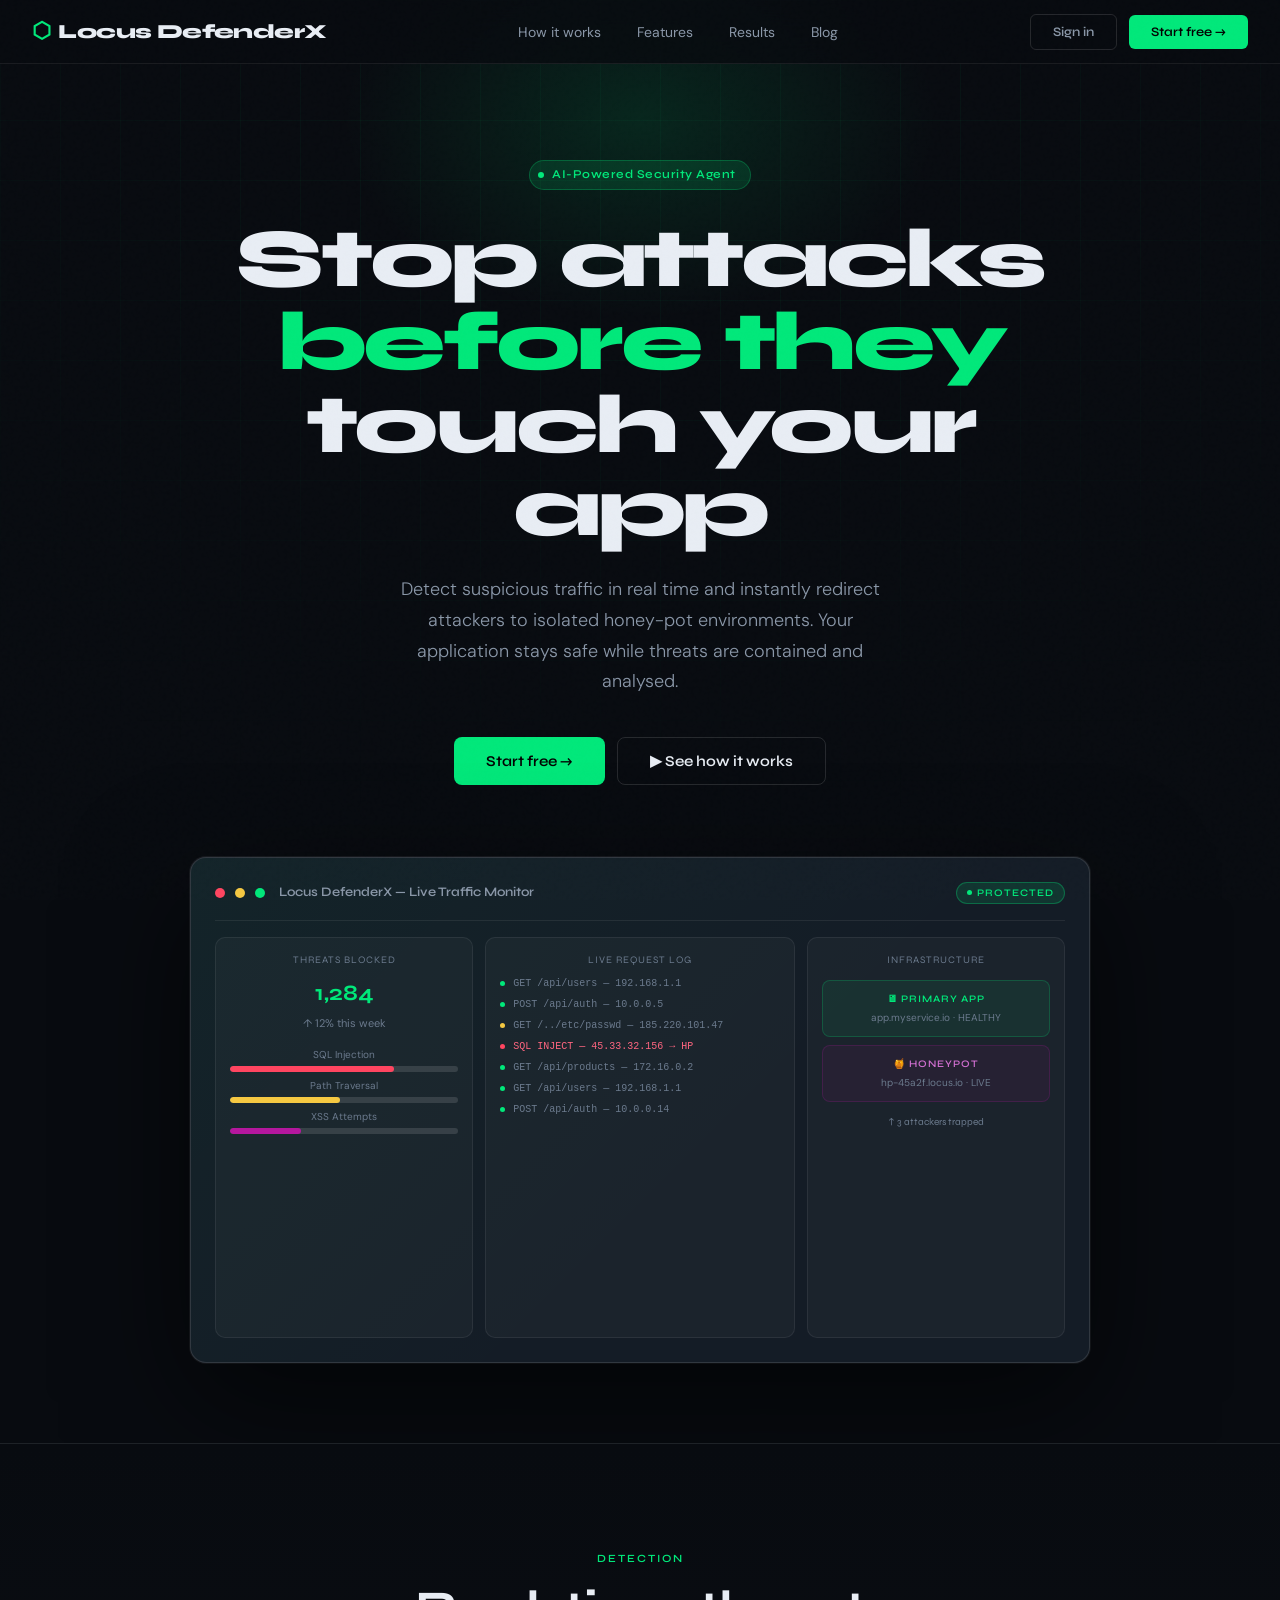
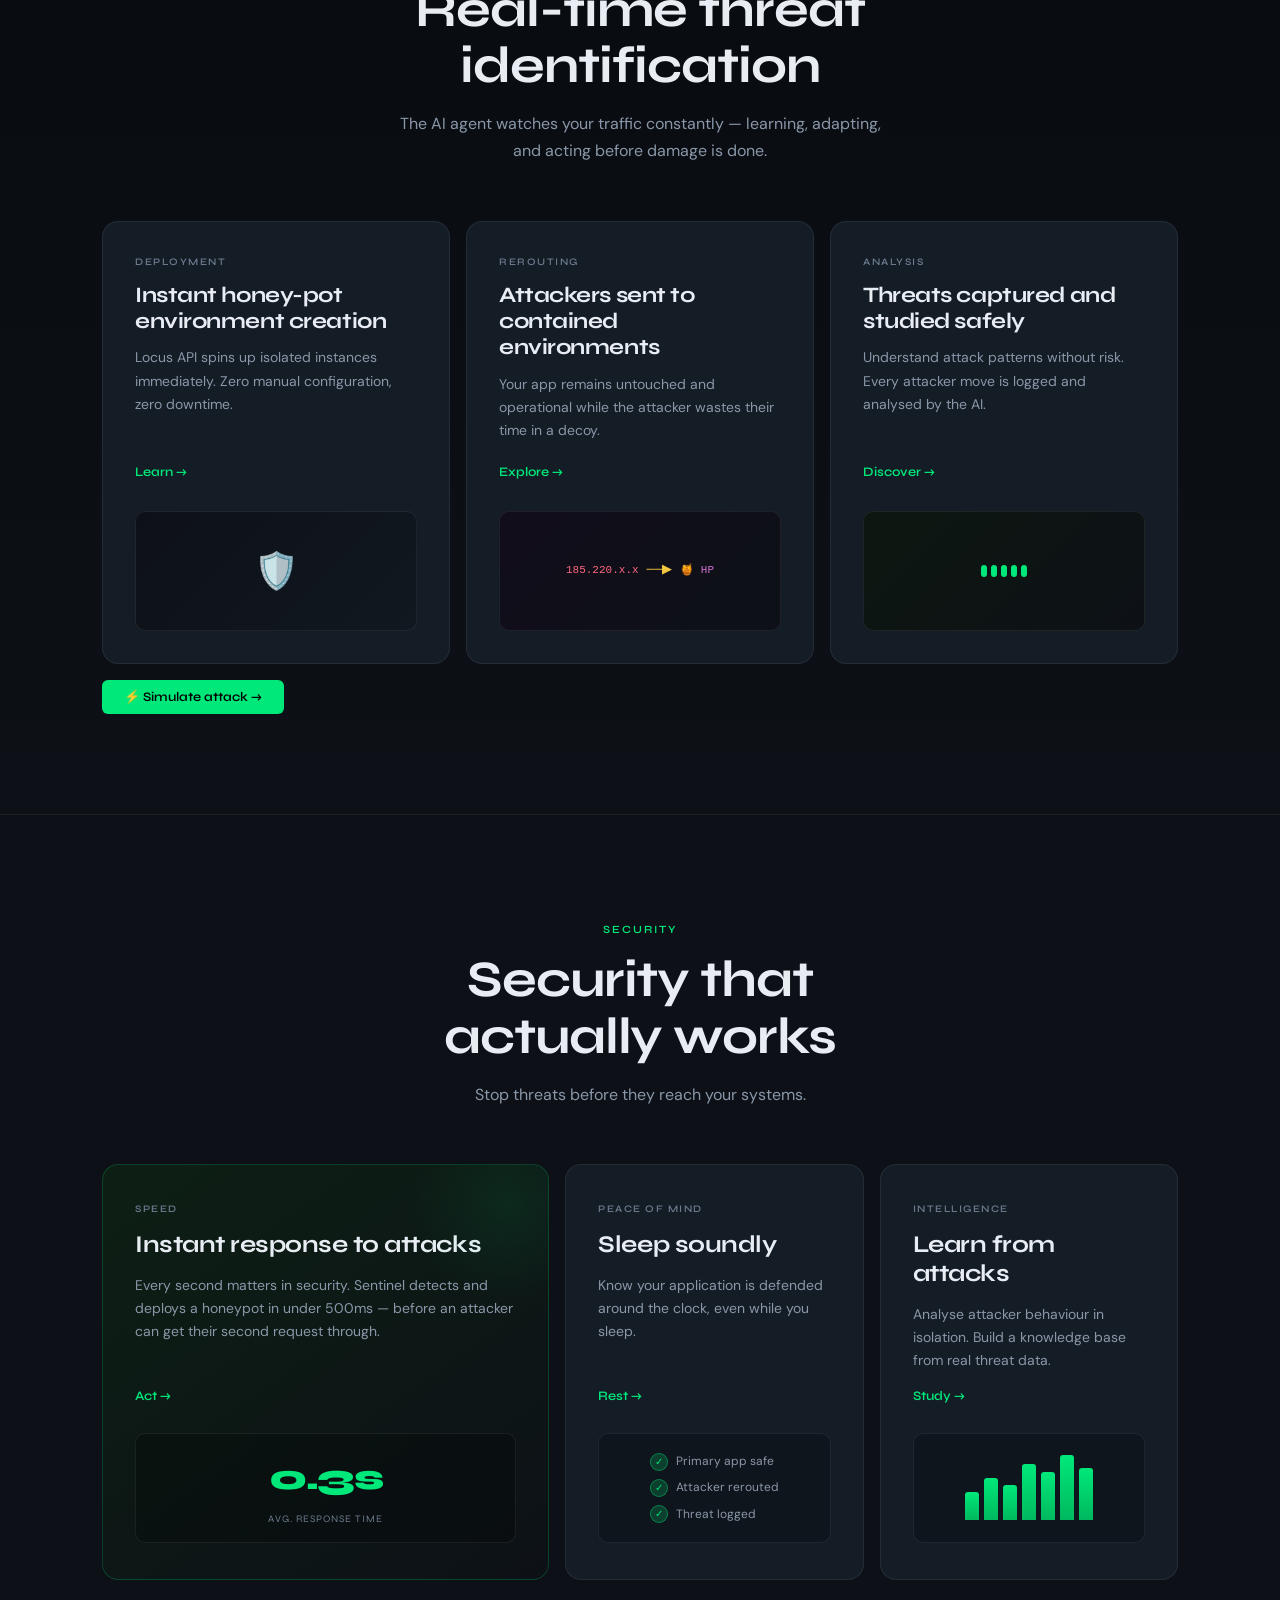
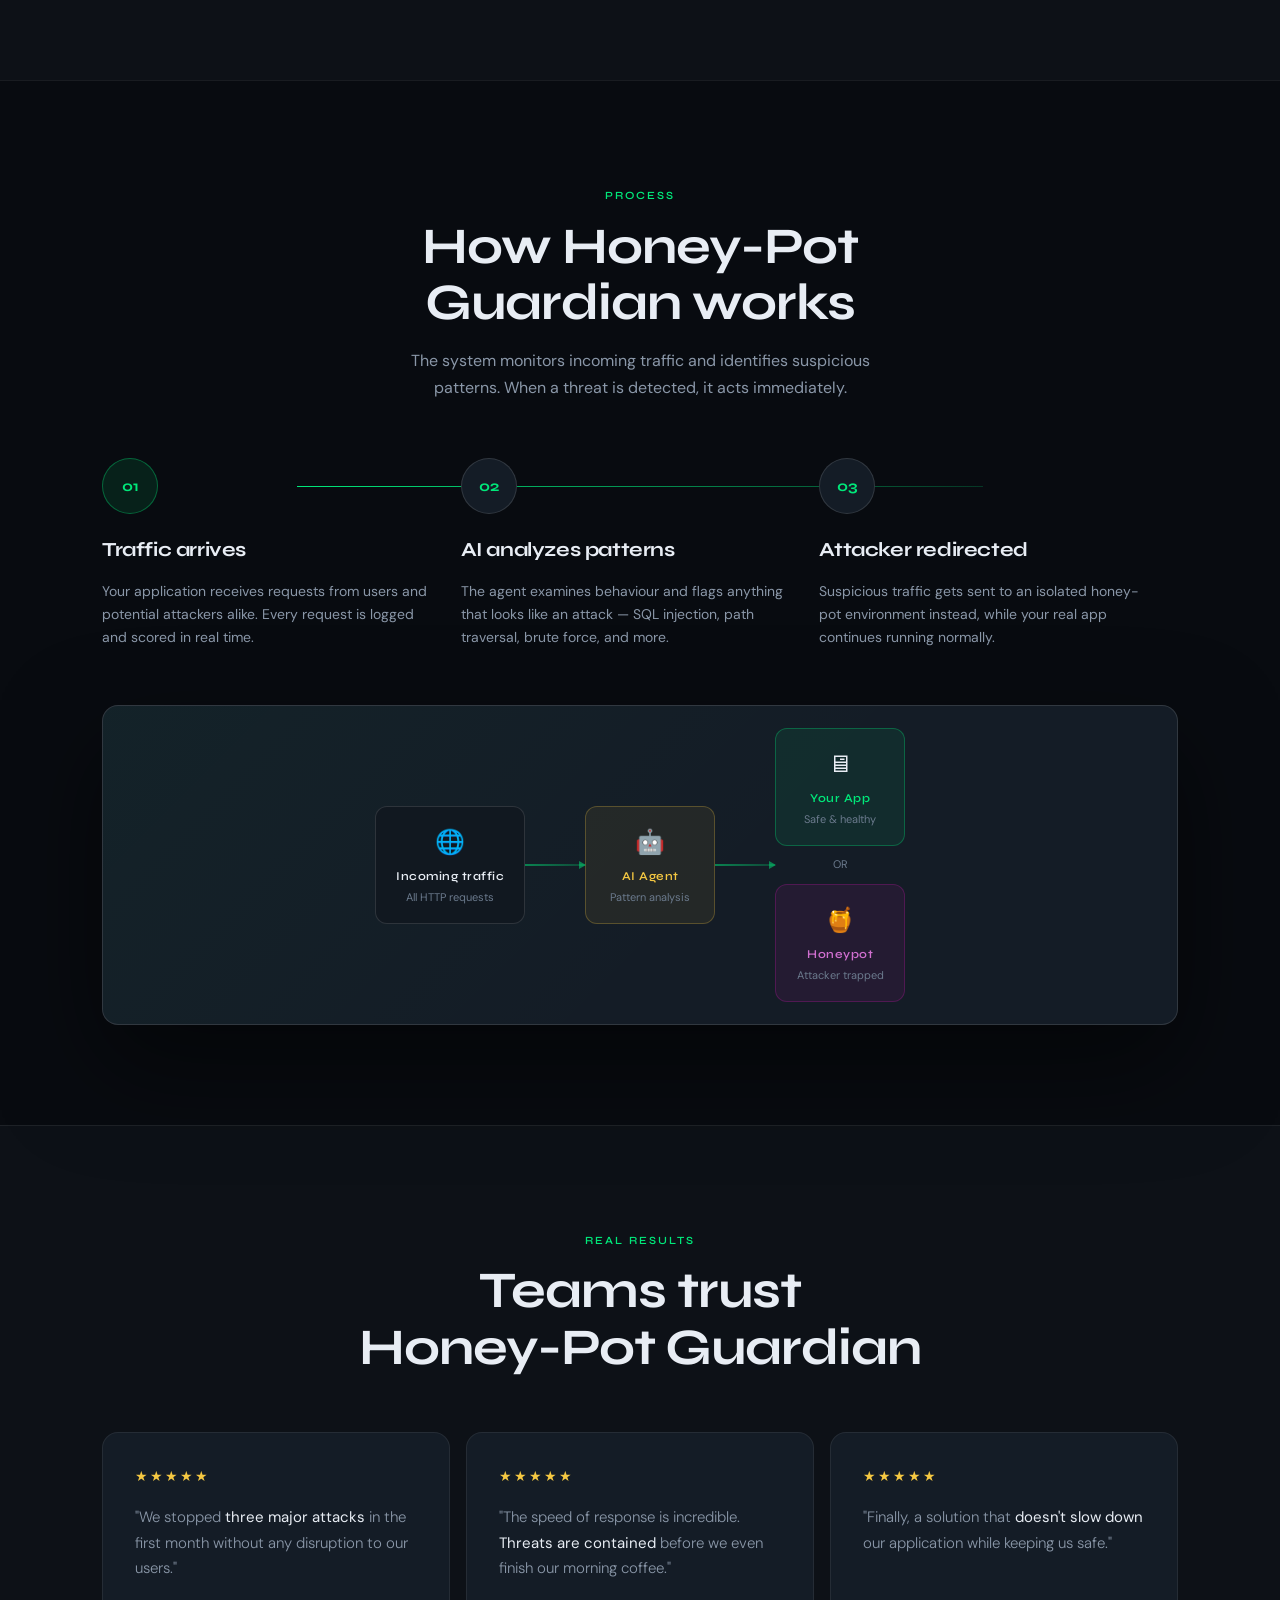
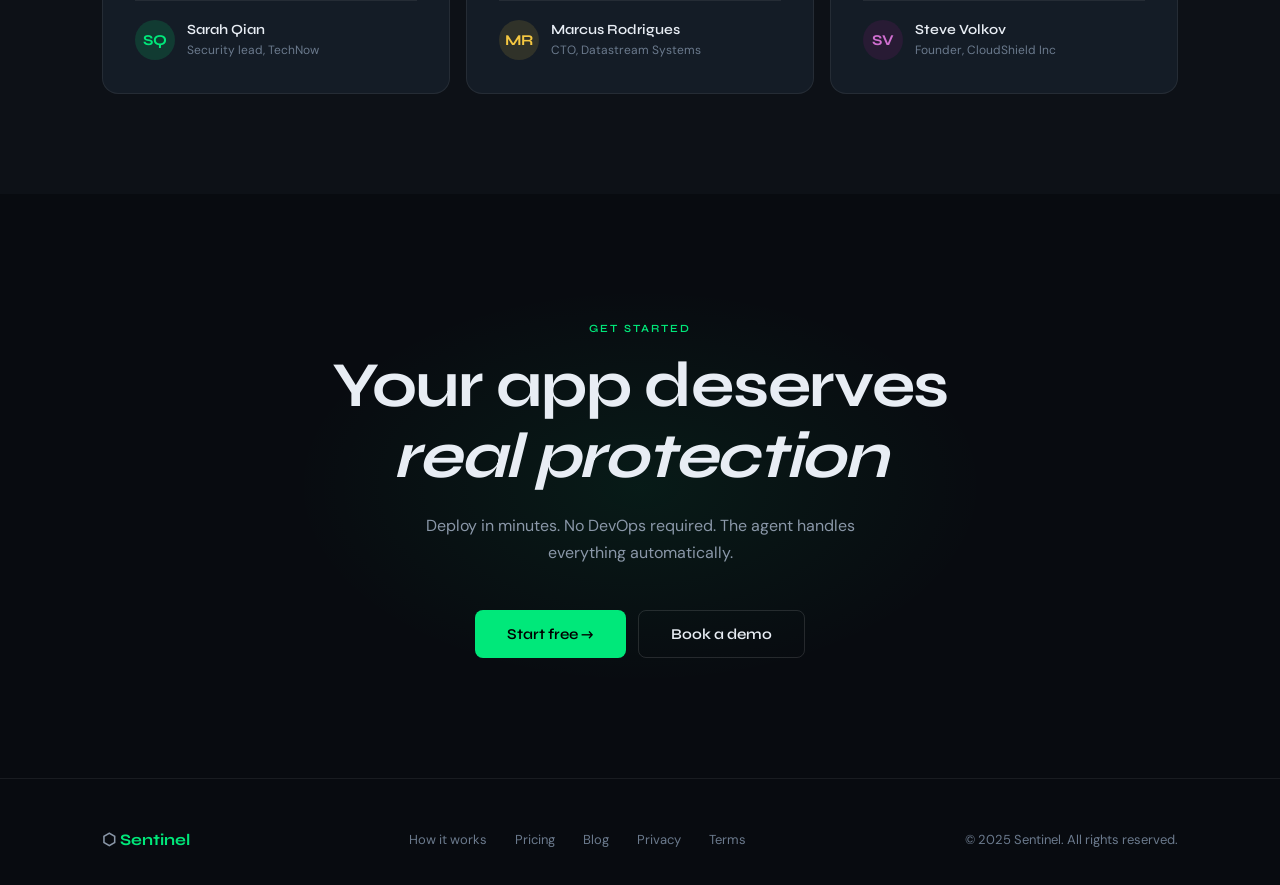
==== intex.html @ 92e123ea "UI update" ====
<!DOCTYPE html>
<html lang="en">
<head>
  <meta charset="UTF-8" />
  <meta name="viewport" content="width=device-width, initial-scale=1.0" />
  <title>Locus DefenderX — Stop Attacks Before They Touch Your App</title>
  <link rel="preconnect" href="https://fonts.googleapis.com" />
  <link rel="preconnect" href="https://fonts.gstatic.com" crossorigin />
  <link href="https://fonts.googleapis.com/css2?family=Syne:wght@400;500;600;700;800&family=DM+Sans:wght@300;400;500&display=swap" rel="stylesheet" />
  <link rel="stylesheet" href="style.css" />
</head>
<body>

<!-- ── NAV ──────────────────────────────────────── -->
<nav>
  <div class="nav-logo">
    <span class="hex">⬡</span> Locus DefenderX
  </div>
  <ul class="nav-links">
    <li><a href="#how-it-works">How it works</a></li>
    <li><a href="#features">Features</a></li>
    <li><a href="#results">Results</a></li>
    <li><a href="#">Blog</a></li>
  </ul>
  <div class="nav-right">
    <button class="btn btn-ghost">Sign in</button>
    <button class="btn btn-primary">Start free →</button>
  </div>
</nav>

<!-- ── HERO ─────────────────────────────────────── -->
<section class="hero">
  <div class="hero-bg-grid"></div>
  <div class="hero-glow"></div>
  <div class="container">
    <div class="reveal">
      <div class="hero-eyebrow">
        <span class="pulse"></span> AI-Powered Security Agent
      </div>
    </div>
    <h1 class="reveal reveal-delay-1">
      Stop attacks<br><em>before they</em><br>touch your app
    </h1>
    <p class="hero-sub reveal reveal-delay-2">
      Detect suspicious traffic in real time and instantly redirect attackers to isolated honey-pot environments. Your application stays safe while threats are contained and analysed.
    </p>
    <div class="hero-ctas reveal reveal-delay-3">
      <button class="btn btn-primary btn-lg">Start free →</button>
      <button class="btn btn-outline btn-lg">▶ See how it works</button>
    </div>

    <div class="hero-visual reveal reveal-delay-4">
      <div class="hero-visual-inner">
        <div class="hero-dashboard">
          <div class="hd-bar">
            <div class="hd-dot" style="background:#ff4560"></div>
            <div class="hd-dot" style="background:#f5c842"></div>
            <div class="hd-dot" style="background:#00e87a"></div>
            <span class="hd-title">Locus DefenderX — Live Traffic Monitor</span>
            <div class="hd-badge"><span class="pulse" style="width:5px;height:5px;border-radius:50%;background:var(--acc);display:inline-block"></span> PROTECTED</div>
          </div>
          <div class="hd-grid">
            <div class="hd-panel">
              <!-- Panel 1: Traffic feed
              <div class="panel">
                <div class="panel-title"><span style="color:#4361ee">●</span> live traffic feed</div>
                <div class="counter-row">
                  <div class="counter"><div class="counter-val c-g" id="cnt-ok">0</div><div class="counter-lbl">Normal</div></div>
                  <div class="counter"><div class="counter-val c-y" id="cnt-sus">0</div><div class="counter-lbl">Suspicious</div></div>
                  <div class="counter"><div class="counter-val c-r" id="cnt-atk">0</div><div class="counter-lbl">Blocked</div></div>
                  <div class="counter"><div class="counter-val c-p" id="cnt-hp">0</div><div class="counter-lbl">→ HP</div></div>
                </div>
                <div id="traffic-feed" class="traffic-feed"></div>
                <div class="btn-row">
                  <button class="sim-btn btn-atk" onclick="triggerAttack()">⚡ Simulate attack</button>
                  <button class="sim-btn btn-norm" onclick="triggerNormal()">+ Normal burst</button>
                  <button class="sim-btn btn-reset" onclick="resetSystem()">↺ Reset</button>
                </div>
              </div> -->
              <div class="hd-panel-title">Threats blocked</div>
              <div class="hd-stat">1,284</div>
              <div style="font-size:11px;color:var(--muted);margin-top:-4px">↑ 12% this week</div>
              <div style="margin-top:6px;display:flex;flex-direction:column;gap:6px">
                <div>
                  <div style="font-size:10px;color:var(--muted);margin-bottom:3px">SQL Injection</div>
                  <div class="hd-line"><div class="hd-line-fill" style="width:72%;background:var(--red)"></div></div>
                </div>
                <div>
                  <div style="font-size:10px;color:var(--muted);margin-bottom:3px">Path Traversal</div>
                  <div class="hd-line"><div class="hd-line-fill" style="width:48%;background:var(--yellow)"></div></div>
                </div>
                <div>
                  <div style="font-size:10px;color:var(--muted);margin-bottom:3px">XSS Attempts</div>
                  <div class="hd-line"><div class="hd-line-fill" style="width:31%;background:#b5179e"></div></div>
                </div>
              </div>
            </div>
            <div class="hd-panel">
              <div class="hd-panel-title">Live request log</div>
              <div class="hd-log" id="hero-log">
                <div class="hd-log-row"><div class="hd-log-dot" style="background:#00e87a"></div><span>GET /api/users — 192.168.1.1</span></div>
                <div class="hd-log-row"><div class="hd-log-dot" style="background:#00e87a"></div><span>POST /api/auth — 10.0.0.5</span></div>
                <div class="hd-log-row"><div class="hd-log-dot" style="background:#f5c842"></div><span>GET /../etc/passwd — 185.220.101.47</span></div>
                <div class="hd-log-row"><div class="hd-log-dot" style="background:#ff4560"></div><span style="color:#ff6680">SQL INJECT — 45.33.32.156 → HP</span></div>
                <div class="hd-log-row"><div class="hd-log-dot" style="background:#00e87a"></div><span>GET /api/products — 172.16.0.2</span></div>
              </div>
            </div>
            <div class="hd-panel">
              <div class="hd-panel-title">Infrastructure</div>
              <div style="display:flex;flex-direction:column;gap:8px;margin-top:4px">
                <div style="background:rgba(0,232,122,0.07);border:1px solid rgba(0,232,122,0.2);border-radius:8px;padding:10px">
                  <div style="font-size:10px;color:var(--acc);font-family:var(--heading);font-weight:600;letter-spacing:1px">🖥 PRIMARY APP</div>
                  <div style="font-size:10px;color:var(--muted);margin-top:3px">app.myservice.io · HEALTHY</div>
                </div>
                <div style="background:rgba(181,23,158,0.07);border:1px solid rgba(181,23,158,0.2);border-radius:8px;padding:10px">
                  <div style="font-size:10px;color:#d06fd0;font-family:var(--heading);font-weight:600;letter-spacing:1px">🍯 HONEYPOT</div>
                  <div style="font-size:10px;color:var(--muted);margin-top:3px">hp-45a2f.locus.io · LIVE</div>
                </div>
                <div style="font-size:10px;color:var(--muted);text-align:center;margin-top:4px;font-family:var(--heading)">↑ 3 attackers trapped</div>
              </div>
            </div>
          </div>
        </div>
      </div>
    </div>
  </div>
</section>

<!-- ── DETECTION SECTION ─────────────────────────── -->
<section class="detection" id="features">
  <div class="container">
    <div class="text-center">
      <span class="tag reveal">Detection</span>
      <h2 class="section-heading reveal reveal-delay-1">Real-time threat<br>identification</h2>
      <p class="section-sub reveal reveal-delay-2">The AI agent watches your traffic constantly — learning, adapting, and acting before damage is done.</p>
    </div>

    <div class="feature-cards">
      <div class="feature-card reveal reveal-delay-1">
        <div class="fc-tag">Deployment</div>
        <div class="fc-title">Instant honey-pot environment creation</div>
        <div class="fc-body">Locus API spins up isolated instances immediately. Zero manual configuration, zero downtime.</div>
        <a href="#" class="fc-link">Learn →</a>
        <div class="fc-visual fc-visual-1">
          <div class="anim-shield">🛡️</div>
        </div>
      </div>
      <div class="feature-card reveal reveal-delay-2">
        <div class="fc-tag">Rerouting</div>
        <div class="fc-title">Attackers sent to contained environments</div>
        <div class="fc-body">Your app remains untouched and operational while the attacker wastes their time in a decoy.</div>
        <a href="#" class="fc-link">Explore →</a>
        <div class="fc-visual fc-visual-2">
          <div class="anim-redirect">
            <span style="color:#ff6680;font-size:11px">185.220.x.x</span>
            <span class="arr" style="color:var(--yellow)">──▶</span>
            <span style="color:#d06fd0;font-size:11px">🍯 HP</span>
          </div>
        </div>
      </div>
      <div class="feature-card reveal reveal-delay-3">
        <div class="fc-tag">Analysis</div>
        <div class="fc-title">Threats captured and studied safely</div>
        <div class="fc-body">Understand attack patterns without risk. Every attacker move is logged and analysed by the AI.</div>
        <a href="#" class="fc-link">Discover →</a>
        <div class="fc-visual fc-visual-3">
          <div class="anim-scan">
            <div class="bar" style="height:12px"></div>
            <div class="bar" style="height:12px"></div>
            <div class="bar" style="height:12px"></div>
            <div class="bar" style="height:12px"></div>
            <div class="bar" style="height:12px"></div>
          </div>
        </div>
      </div>
      <div class="sim">
        <button class="btn btn-primary">⚡ Simulate attack →</button>
      </div>
    </div>
  </div>
</section>

<!-- ── SECURITY SECTION ──────────────────────────── -->
<section class="security">
  <div class="container">
    <div class="text-center">
      <span class="tag reveal">Security</span>
      <h2 class="section-heading reveal reveal-delay-1">Security that<br>actually works</h2>
      <p class="section-sub reveal reveal-delay-2">Stop threats before they reach your systems.</p>
    </div>

    <div class="security-grid">
      <div class="sec-card featured reveal reveal-delay-1">
        <div class="sc-tag">Speed</div>
        <div class="sc-title">Instant response to attacks</div>
        <div class="sc-body">Every second matters in security. Sentinel detects and deploys a honeypot in under 500ms — before an attacker can get their second request through.</div>
        <a href="#" class="sc-link">Act →</a>
        <div class="sc-visual">
          <div style="text-align:center">
            <div class="anim-timer" id="timer-display">0.3s</div>
            <div style="font-size:10px;color:var(--muted);margin-top:4px;font-family:var(--heading);letter-spacing:1px">AVG. RESPONSE TIME</div>
          </div>
        </div>
      </div>
      <div class="sec-card reveal reveal-delay-2">
        <div class="sc-tag">Peace of mind</div>
        <div class="sc-title">Sleep soundly</div>
        <div class="sc-body">Know your application is defended around the clock, even while you sleep.</div>
        <a href="#" class="sc-link">Rest →</a>
        <div class="sc-visual">
          <div class="anim-check">
            <div class="check-row"><div class="check-icon">✓</div><span>Primary app safe</span></div>
            <div class="check-row"><div class="check-icon">✓</div><span>Attacker rerouted</span></div>
            <div class="check-row"><div class="check-icon">✓</div><span>Threat logged</span></div>
          </div>
        </div>
      </div>
      <div class="sec-card reveal reveal-delay-3">
        <div class="sc-tag">Intelligence</div>
        <div class="sc-title">Learn from attacks</div>
        <div class="sc-body">Analyse attacker behaviour in isolation. Build a knowledge base from real threat data.</div>
        <a href="#" class="sc-link">Study →</a>
        <div class="sc-visual">
          <div class="anim-chart">
            <div class="chart-bar" style="height:28px"></div>
            <div class="chart-bar" style="height:42px"></div>
            <div class="chart-bar" style="height:35px"></div>
            <div class="chart-bar" style="height:56px"></div>
            <div class="chart-bar" style="height:48px"></div>
            <div class="chart-bar" style="height:65px"></div>
            <div class="chart-bar" style="height:52px"></div>
          </div>
        </div>
      </div>
    </div>
  </div>
</section>

<!-- ── PROCESS SECTION ───────────────────────────── -->
<section class="process" id="how-it-works">
  <div class="container">
    <div class="text-center">
      <span class="tag reveal">Process</span>
      <h2 class="section-heading reveal reveal-delay-1">How Honey-Pot<br>Guardian works</h2>
      <p class="section-sub reveal reveal-delay-2">The system monitors incoming traffic and identifies suspicious patterns. When a threat is detected, it acts immediately.</p>
    </div>

    <div class="process-steps">
      <div class="process-step reveal reveal-delay-1">
        <div class="ps-num">01</div>
        <div class="ps-title">Traffic arrives</div>
        <div class="ps-body">Your application receives requests from users and potential attackers alike. Every request is logged and scored in real time.</div>
      </div>
      <div class="process-step reveal reveal-delay-2">
        <div class="ps-num">02</div>
        <div class="ps-title">AI analyzes patterns</div>
        <div class="ps-body">The agent examines behaviour and flags anything that looks like an attack — SQL injection, path traversal, brute force, and more.</div>
      </div>
      <div class="process-step reveal reveal-delay-3">
        <div class="ps-num">03</div>
        <div class="ps-title">Attacker redirected</div>
        <div class="ps-body">Suspicious traffic gets sent to an isolated honey-pot environment instead, while your real app continues running normally.</div>
      </div>
    </div>

    <div class="process-visual reveal">
      <div class="flow-diagram">
        <div class="flow-node">
          <div class="fn-box">
            <div class="fn-icon">🌐</div>
            <div class="fn-label">Incoming traffic</div>
            <div class="fn-sub">All HTTP requests</div>
          </div>
        </div>
        <div class="flow-arrow"></div>
        <div class="flow-node">
          <div class="fn-box" style="background:rgba(245,200,66,0.07);border-color:rgba(245,200,66,0.25)">
            <div class="fn-icon">🤖</div>
            <div class="fn-label" style="color:var(--yellow)">AI Agent</div>
            <div class="fn-sub">Pattern analysis</div>
          </div>
        </div>
        <div class="flow-arrow"></div>
        <div class="flow-node" style="display:flex;flex-direction:column;gap:10px">
          <div class="fn-box safe">
            <div class="fn-icon">🖥</div>
            <div class="fn-label" style="color:var(--acc)">Your App</div>
            <div class="fn-sub">Safe &amp; healthy</div>
          </div>
          <div style="font-size:11px;color:var(--muted);text-align:center">OR</div>
          <div class="fn-box target">
            <div class="fn-icon">🍯</div>
            <div class="fn-label" style="color:#d06fd0">Honeypot</div>
            <div class="fn-sub">Attacker trapped</div>
          </div>
        </div>
      </div>
    </div>
  </div>
</section>

<!-- ── TESTIMONIALS ──────────────────────────────── -->
<section class="testimonials" id="results">
  <div class="container">
    <div class="text-center">
      <span class="tag reveal">Real results</span>
      <h2 class="section-heading reveal reveal-delay-1">Teams trust<br>Honey-Pot Guardian</h2>
    </div>

    <div class="testi-grid">
      <div class="testi-card reveal reveal-delay-1">
        <div class="stars">★★★★★</div>
        <div class="testi-quote">"We stopped <strong>three major attacks</strong> in the first month without any disruption to our users."</div>
        <div class="testi-author">
          <div class="author-avatar" style="background:rgba(0,232,122,0.15);color:var(--acc)">SQ</div>
          <div>
            <div class="author-name">Sarah Qian</div>
            <div class="author-role">Security lead, TechNow</div>
          </div>
        </div>
      </div>
      <div class="testi-card reveal reveal-delay-2">
        <div class="stars">★★★★★</div>
        <div class="testi-quote">"The speed of response is incredible. <strong>Threats are contained</strong> before we even finish our morning coffee."</div>
        <div class="testi-author">
          <div class="author-avatar" style="background:rgba(245,200,66,0.12);color:var(--yellow)">MR</div>
          <div>
            <div class="author-name">Marcus Rodrigues</div>
            <div class="author-role">CTO, Datastream Systems</div>
          </div>
        </div>
      </div>
      <div class="testi-card reveal reveal-delay-3">
        <div class="stars">★★★★★</div>
        <div class="testi-quote">"Finally, a solution that <strong>doesn't slow down</strong> our application while keeping us safe."</div>
        <div class="testi-author">
          <div class="author-avatar" style="background:rgba(181,23,158,0.12);color:#d06fd0">SV</div>
          <div>
            <div class="author-name">Steve Volkov</div>
            <div class="author-role">Founder, CloudShield Inc</div>
          </div>
        </div>
      </div>
    </div>
  </div>
</section>

<!-- ── CTA ───────────────────────────────────────── -->
<section class="cta-section">
  <div class="container">
    <span class="tag reveal">Get started</span>
    <h2 class="section-heading reveal reveal-delay-1">Your app deserves<br><em>real protection</em></h2>
    <p class="section-sub reveal reveal-delay-2">Deploy in minutes. No DevOps required. The agent handles everything automatically.</p>
    <div class="cta-btns reveal reveal-delay-3">
      <button class="btn btn-primary btn-lg">Start free →</button>
      <button class="btn btn-outline btn-lg">Book a demo</button>
    </div>
  </div>
</section>

<!-- ── FOOTER ────────────────────────────────────── -->
<footer>
  <div class="container">
    <div class="footer-inner">
      <div class="footer-logo">⬡ <span>Sentinel</span></div>
      <div class="footer-links">
        <a href="#">How it works</a>
        <a href="#">Pricing</a>
        <a href="#">Blog</a>
        <a href="#">Privacy</a>
        <a href="#">Terms</a>
      </div>
      <div class="footer-copy">© 2025 Sentinel. All rights reserved.</div>
    </div>
  </div>
</footer>

<script>
  // ── Scroll reveal ──────────────────────────────
  const observer = new IntersectionObserver((entries) => {
    entries.forEach(e => {
      if (e.isIntersecting) {
        e.target.classList.add('visible');
        observer.unobserve(e.target);
      }
    });
  }, { threshold: 0.12 });

  document.querySelectorAll('.reveal').forEach(el => observer.observe(el));

  // Trigger hero elements immediately
  setTimeout(() => {
    document.querySelectorAll('.hero .reveal').forEach(el => el.classList.add('visible'));
  }, 100);

  // ── Hero log ticker ────────────────────────────
  const logEntries = [
    { c: '#00e87a', t: 'GET /api/users — 192.168.1.1' },
    { c: '#00e87a', t: 'POST /api/auth — 10.0.0.14' },
    { c: '#f5c842', t: "GET ';DROP TABLE users;-- — 45.33.32.156" },
    { c: '#ff4560', t: 'PATH TRAVERSAL → HP rerouted' },
    { c: '#00e87a', t: 'GET /api/products — 172.16.0.8' },
    { c: '#00e87a', t: 'GET /health — 192.168.0.5' },
    { c: '#f5c842', t: 'GET /.env — 185.220.101.47' },
    { c: '#ff4560', t: 'XSS INJECT → HP rerouted' },
    { c: '#00e87a', t: 'POST /api/orders — 10.0.1.3' },
  ];
  let logIdx = 0;
  const heroLog = document.getElementById('hero-log');
  setInterval(() => {
    if (!heroLog) return;
    const entry = logEntries[logIdx % logEntries.length];
    logIdx++;
    const row = document.createElement('div');
    row.className = 'hd-log-row';
    row.innerHTML = `<div class="hd-log-dot" style="background:${entry.c}"></div><span style="color:${entry.c === '#ff4560' ? '#ff6680' : ''}">${entry.t}</span>`;
    heroLog.appendChild(row);
    if (heroLog.children.length > 7) heroLog.removeChild(heroLog.firstChild);
    heroLog.scrollTop = heroLog.scrollHeight;
  }, 1400);

  // ── Timer counter animation ────────────────────
  const timerEl = document.getElementById('timer-display');
  const timerVals = ['0.3s', '0.4s', '0.2s', '0.5s', '0.3s'];
  let ti = 0;
  setInterval(() => {
    if (!timerEl) return;
    timerEl.style.opacity = '0.3';
    setTimeout(() => {
      timerEl.textContent = timerVals[ti % timerVals.length];
      timerEl.style.opacity = '1';
      ti++;
    }, 200);
  }, 2200);
  if (timerEl) timerEl.style.transition = 'opacity 0.2s';

  // ── Nav shrink on scroll ───────────────────────
  window.addEventListener('scroll', () => {
    const nav = document.querySelector('nav');
    if (window.scrollY > 60) {
      nav.style.borderBottomColor = 'rgba(255,255,255,0.1)';
    } else {
      nav.style.borderBottomColor = 'rgba(255,255,255,0.07)';
    }
  });
</script>
</body>
</html>
---- style.css ----
/* ── Reset ─────────────────────────────────────── */
    *, *::before, *::after { box-sizing: border-box; margin: 0; padding: 0; }
    html { scroll-behavior: smooth; }

    /* ── Tokens ────────────────────────────────────── */
    :root {
      --bg:        #080b10;
      --bg2:       #0d1117;
      --bg3:       #111820;
      --surface:   #141c26;
      --border:    rgba(255,255,255,0.07);
      --border2:   rgba(255,255,255,0.12);
      --acc:       #00e87a;
      --acc2:      #00b85e;
      --acc-dim:   rgba(0,232,122,0.12);
      --acc-glow:  rgba(0,232,122,0.25);
      --text:      #e8edf4;
      --muted:     #6b7a8d;
      --muted2:    #8a97a8;
      --red:       #ff4560;
      --yellow:    #f5c842;
      --heading:   'Syne', sans-serif;
      --body:      'DM Sans', sans-serif;
    }

    body {
      background: var(--bg);
      color: var(--text);
      font-family: var(--body);
      font-size: 16px;
      line-height: 1.6;
      -webkit-font-smoothing: antialiased;
      overflow-x: hidden;
    }

    /* ── Noise overlay ─────────────────────────────── */
    body::before {
      content: '';
      position: fixed;
      inset: 0;
      background-image: url("data:image/svg+xml,%3Csvg viewBox='0 0 256 256' xmlns='http://www.w3.org/2000/svg'%3E%3Cfilter id='noise'%3E%3CfeTurbulence type='fractalNoise' baseFrequency='0.9' numOctaves='4' stitchTiles='stitch'/%3E%3C/filter%3E%3Crect width='100%25' height='100%25' filter='url(%23noise)' opacity='0.04'/%3E%3C/svg%3E");
      pointer-events: none;
      z-index: 9999;
      opacity: 0.4;
    }

    /* ── Utilities ─────────────────────────────────── */
    .container { max-width: 1140px; margin: 0 auto; padding: 0 32px; }
    .tag { font-family: var(--heading); font-size: 11px; font-weight: 600; letter-spacing: 2px; text-transform: uppercase; color: var(--acc); display: inline-block; margin-bottom: 14px; }
    .section-heading { font-family: var(--heading); font-size: clamp(32px, 4vw, 52px); font-weight: 700; line-height: 1.1; letter-spacing: -0.02em; }
    .section-sub { font-size: 16px; color: var(--muted2); max-width: 500px; margin: 16px auto 0; line-height: 1.7; }
    .section-sub.left { margin: 16px 0 0; }
    a { color: inherit; text-decoration: none; }

    /* ── Reveal animation ──────────────────────────── */
    .reveal { opacity: 0; transform: translateY(28px); transition: opacity 0.65s ease, transform 0.65s ease; }
    .reveal.visible { opacity: 1; transform: translateY(0); }
    .reveal-delay-1 { transition-delay: 0.1s; }
    .reveal-delay-2 { transition-delay: 0.2s; }
    .reveal-delay-3 { transition-delay: 0.3s; }
    .reveal-delay-4 { transition-delay: 0.4s; }

    /* ── NAV ───────────────────────────────────────── */
    nav {
      position: fixed;
      top: 0; left: 0; right: 0;
      z-index: 100;
      padding: 0 32px;
      height: 64px;
      display: flex;
      align-items: center;
      justify-content: space-between;
      background: rgba(8,11,16,0.8);
      backdrop-filter: blur(16px);
      border-bottom: 1px solid var(--border);
    }
    .nav-logo {
      font-family: var(--heading);
      font-weight: 800;
      font-size: 20px;
      letter-spacing: -0.03em;
      display: flex;
      align-items: center;
      gap: 8px;
    }
    .nav-logo .hex { color: var(--acc); font-size: 22px; }
    .nav-links {
      display: flex;
      align-items: center;
      gap: 36px;
      list-style: none;
    }
    .nav-links a {
      font-size: 14px;
      font-weight: 400;
      color: var(--muted2);
      transition: color 0.2s;
    }
    .nav-links a:hover { color: var(--text); }
    .nav-right { display: flex; align-items: center; gap: 12px; }
    .btn {
      font-family: var(--heading);
      font-size: 13px;
      font-weight: 600;
      padding: 9px 22px;
      border-radius: 6px;
      cursor: pointer;
      transition: all 0.2s;
      border: none;
      display: inline-flex;
      align-items: center;
      gap: 6px;
    }
    .btn-ghost {
      background: transparent;
      color: var(--muted2);
      border: 1px solid var(--border2);
    }
    .btn-ghost:hover { color: var(--text); border-color: rgba(255,255,255,0.25); }
    .btn-primary {
      background: var(--acc);
      color: #000;
    }
    .btn-primary:hover { background: #00ff88; transform: translateY(-1px); box-shadow: 0 0 28px var(--acc-glow); }
    .btn-outline {
      background: transparent;
      color: var(--text);
      border: 1px solid var(--border2);
    }
    .btn-outline:hover { border-color: var(--acc); color: var(--acc); }
    .btn-lg { font-size: 15px; padding: 14px 32px; border-radius: 8px; }

    /* ── HERO ──────────────────────────────────────── */
    .hero {
      padding: 160px 0 80px;
      text-align: center;
      position: relative;
      overflow: hidden;
    }
    .hero-bg-grid {
      position: absolute;
      inset: 0;
      background-image:
        linear-gradient(rgba(0,232,122,0.04) 1px, transparent 1px),
        linear-gradient(90deg, rgba(0,232,122,0.04) 1px, transparent 1px);
      background-size: 60px 60px;
      mask-image: radial-gradient(ellipse 80% 60% at 50% 0%, black 30%, transparent 100%);
    }
    .hero-glow {
      position: absolute;
      top: -80px; left: 50%;
      transform: translateX(-50%);
      width: 600px; height: 400px;
      background: radial-gradient(ellipse at center, rgba(0,232,122,0.12) 0%, transparent 70%);
      pointer-events: none;
    }
    .hero-eyebrow {
      display: inline-flex;
      align-items: center;
      gap: 8px;
      background: var(--acc-dim);
      border: 1px solid rgba(0,232,122,0.25);
      border-radius: 100px;
      padding: 4px 14px 4px 8px;
      font-size: 12px;
      font-family: var(--heading);
      font-weight: 600;
      letter-spacing: 0.5px;
      color: var(--acc);
      margin-bottom: 28px;
    }
    .hero-eyebrow .pulse {
      width: 6px; height: 6px;
      border-radius: 50%;
      background: var(--acc);
      animation: pulse 2s infinite;
    }
    @keyframes pulse {
      0%, 100% { box-shadow: 0 0 0 0 rgba(0,232,122,0.6); }
      50% { box-shadow: 0 0 0 5px rgba(0,232,122,0); }
    }
    .hero h1 {
      font-family: var(--heading);
      font-size: clamp(44px, 6.5vw, 88px);
      font-weight: 800;
      line-height: 1.0;
      letter-spacing: -0.04em;
      max-width: 820px;
      margin: 0 auto 24px;
    }
    .hero h1 em {
      font-style: normal;
      color: var(--acc);
    }
    .hero-sub {
      font-size: 18px;
      color: var(--muted2);
      max-width: 480px;
      margin: 0 auto 40px;
      line-height: 1.7;
      font-weight: 300;
    }
    .hero-ctas {
      display: flex;
      gap: 12px;
      justify-content: center;
      flex-wrap: wrap;
    }
    .hero-visual {
      margin: 72px auto 0;
      max-width: 900px;
      position: relative;
    }
    .hero-visual-inner {
      background: var(--surface);
      border: 1px solid var(--border2);
      border-radius: 16px;
      overflow: hidden;
      aspect-ratio: 16/9;
      position: relative;
      box-shadow: 0 40px 120px rgba(0,0,0,0.6), 0 0 0 1px var(--border);
    }
    .hero-visual-inner::before {
      content: '';
      position: absolute;
      inset: 0;
      background: linear-gradient(135deg, rgba(0,232,122,0.04) 0%, transparent 60%);
    }

    /* Fake dashboard inside hero */
    .hero-dashboard {
      position: absolute;
      inset: 0;
      padding: 24px;
      display: flex;
      flex-direction: column;
      gap: 16px;
    }
    .hd-bar {
      display: flex;
      align-items: center;
      gap: 10px;
      padding-bottom: 16px;
      border-bottom: 1px solid var(--border);
    }
    .hd-dot { width: 10px; height: 10px; border-radius: 50%; }
    .hd-title { font-family: var(--heading); font-size: 13px; font-weight: 600; color: var(--muted2); margin-left: 4px; }
    .hd-badge { margin-left: auto; background: var(--acc-dim); border: 1px solid rgba(0,232,122,0.3); color: var(--acc); font-size: 10px; font-family: var(--heading); font-weight: 600; padding: 2px 10px; border-radius: 100px; letter-spacing: 1px; display: flex; align-items: center; gap: 5px; }
    .hd-grid { display: grid; grid-template-columns: 1fr 1.2fr 1fr; gap: 12px; flex: 1; }
    .hd-panel { background: rgba(255,255,255,0.03); border: 1px solid var(--border); border-radius: 10px; padding: 14px; display: flex; flex-direction: column; gap: 8px; }
    .hd-panel-title { font-size: 10px; font-family: var(--heading); color: var(--muted); letter-spacing: 1px; text-transform: uppercase; }
    .hd-line { height: 6px; border-radius: 3px; background: var(--border2); overflow: hidden; }
    .hd-line-fill { height: 100%; border-radius: 3px; }
    .hd-stat { font-family: var(--heading); font-size: 22px; font-weight: 700; color: var(--acc); }
    .hd-log { display: flex; flex-direction: column; gap: 5px; flex: 1; overflow: hidden; }
    .hd-log-row { display: flex; align-items: center; gap: 8px; font-size: 10px; font-family: 'Courier New', monospace; color: var(--muted); animation: log-slide 0.3s ease; }
    @keyframes log-slide { from { opacity: 0; transform: translateX(-4px); } to { opacity: 1; } }
    .hd-log-dot { width: 5px; height: 5px; border-radius: 50%; flex-shrink: 0; }

    /* ── SECTION SHARED ────────────────────────────── */
    section { padding: 100px 0; }
    .text-center { text-align: center; }

    /* ── DETECTION SECTION ─────────────────────────── */
    .detection {
      background: linear-gradient(180deg, var(--bg) 0%, var(--bg2) 100%);
      border-top: 1px solid var(--border);
    }
    .feature-cards {
      display: grid;
      grid-template-columns: repeat(3, 1fr);
      gap: 16px;
      margin-top: 56px;
    }
    .feature-card {
      background: var(--surface);
      border: 1px solid var(--border);
      border-radius: 16px;
      padding: 32px;
      display: flex;
      flex-direction: column;
      gap: 12px;
      transition: border-color 0.3s, transform 0.3s, box-shadow 0.3s;
      position: relative;
      overflow: hidden;
    }
    .feature-card::before {
      content: '';
      position: absolute;
      top: 0; left: 0; right: 0;
      height: 1px;
      background: linear-gradient(90deg, transparent, var(--acc), transparent);
      opacity: 0;
      transition: opacity 0.3s;
    }
    .feature-card:hover { border-color: rgba(0,232,122,0.25); transform: translateY(-4px); box-shadow: 0 20px 60px rgba(0,0,0,0.4); }
    .feature-card:hover::before { opacity: 1; }
    .fc-icon {
      width: 44px; height: 44px;
      border-radius: 10px;
      background: var(--acc-dim);
      border: 1px solid rgba(0,232,122,0.2);
      display: flex; align-items: center; justify-content: center;
      font-size: 20px;
      margin-bottom: 6px;
    }
    .fc-tag { font-family: var(--heading); font-size: 10px; font-weight: 600; letter-spacing: 1.5px; text-transform: uppercase; color: var(--muted); }
    .fc-title { font-family: var(--heading); font-size: 22px; font-weight: 700; letter-spacing: -0.02em; line-height: 1.2; }
    .fc-body { font-size: 14px; color: var(--muted2); line-height: 1.65; flex: 1; }
    .fc-link { font-family: var(--heading); font-size: 13px; font-weight: 600; color: var(--acc); display: flex; align-items: center; gap: 6px; margin-top: 8px; transition: gap 0.2s; width: fit-content; }
    .fc-link:hover { gap: 10px; }
    .fc-visual {
      margin-top: 16px;
      border-radius: 10px;
      background: var(--bg3);
      border: 1px solid var(--border);
      height: 120px;
      display: flex;
      align-items: center;
      justify-content: center;
      overflow: hidden;
      position: relative;
    }

    /* Animated visuals for feature cards */
    .fc-visual-1 { background: linear-gradient(135deg, #0d1117, #111820); }
    .fc-visual-2 { background: linear-gradient(135deg, #110d1a, #0d1117); }
    .fc-visual-3 { background: linear-gradient(135deg, #0d1710, #0d1117); }

    /* Shield icon animation */
    .anim-shield { font-size: 36px; animation: shield-pop 2s ease infinite; }
    @keyframes shield-pop { 0%,100%{transform:scale(1)} 50%{transform:scale(1.05)} }

    /* Redirect arrows animation */
    .anim-redirect { display: flex; align-items: center; gap: 8px; font-size: 13px; font-family: 'Courier New', monospace; }
    .arr { color: var(--red); animation: arr-move 1.5s ease infinite; }
    @keyframes arr-move { 0%,100%{transform:translateX(0)} 50%{transform:translateX(6px)} }

    /* Analysis pulses */
    .anim-scan { display: flex; gap: 4px; align-items: flex-end; }
    .bar { width: 6px; border-radius: 3px; background: var(--acc); animation: bar-grow 1.4s ease infinite; }
    .bar:nth-child(2) { animation-delay: 0.2s; }
    .bar:nth-child(3) { animation-delay: 0.4s; }
    .bar:nth-child(4) { animation-delay: 0.6s; }
    .bar:nth-child(5) { animation-delay: 0.8s; }
    @keyframes bar-grow { 0%,100%{height:12px;opacity:0.4} 50%{height:40px;opacity:1} }

    /* ── SECURITY SECTION ──────────────────────────── */
    .security {
      background: var(--bg2);
      border-top: 1px solid var(--border);
    }
    .security-grid {
      display: grid;
      grid-template-columns: 1.5fr 1fr 1fr;
      gap: 16px;
      margin-top: 56px;
    }
    .sec-card {
      background: var(--surface);
      border: 1px solid var(--border);
      border-radius: 16px;
      padding: 36px 32px;
      display: flex;
      flex-direction: column;
      gap: 14px;
      transition: border-color 0.3s, box-shadow 0.3s;
      position: relative;
      overflow: hidden;
    }
    .sec-card:hover { border-color: rgba(0,232,122,0.2); box-shadow: 0 16px 48px rgba(0,0,0,0.3); }
    .sec-card.featured {
      background: linear-gradient(145deg, #0d1f14, #0d1117);
      border-color: rgba(0,232,122,0.2);
    }
    .sec-card.featured::after {
      content: '';
      position: absolute;
      top: -60px; right: -60px;
      width: 200px; height: 200px;
      background: radial-gradient(circle, rgba(0,232,122,0.08) 0%, transparent 70%);
    }
    .sc-tag { font-family: var(--heading); font-size: 10px; font-weight: 600; letter-spacing: 1.5px; text-transform: uppercase; color: var(--muted); }
    .sc-title { font-family: var(--heading); font-size: 24px; font-weight: 700; line-height: 1.2; letter-spacing: -0.02em; }
    .sc-body { font-size: 14px; color: var(--muted2); line-height: 1.65; flex: 1; }
    .sc-link { font-family: var(--heading); font-size: 13px; font-weight: 600; color: var(--acc); display: flex; align-items: center; gap: 6px; transition: gap 0.2s; width: fit-content; }
    .sc-link:hover { gap: 10px; }
    .sc-visual {
      margin-top: 12px;
      border-radius: 10px;
      height: 110px;
      display: flex; align-items: center; justify-content: center;
      background: rgba(0,0,0,0.25);
      border: 1px solid var(--border);
      overflow: hidden;
    }

    /* Timer visual */
    .anim-timer { font-family: var(--heading); font-size: 36px; font-weight: 800; color: var(--acc); letter-spacing: -0.04em; animation: count 2s steps(1) infinite; }
    @keyframes count { 0%{content:'0.3s'} 25%{opacity:.5} 100%{opacity:1} }

    /* Sleep visual */
    .anim-check { display: flex; flex-direction: column; gap: 7px; }
    .check-row { display: flex; align-items: center; gap: 8px; font-size: 12px; color: var(--muted2); }
    .check-icon { width: 18px; height: 18px; border-radius: 50%; background: rgba(0,232,122,0.2); border: 1px solid rgba(0,232,122,0.4); display: flex; align-items: center; justify-content: center; font-size: 10px; color: var(--acc); flex-shrink: 0; }

    /* Learn visual */
    .anim-chart { display: flex; gap: 5px; align-items: flex-end; }
    .chart-bar { width: 14px; border-radius: 3px 3px 0 0; background: linear-gradient(to top, var(--acc2), var(--acc)); }

    .sim { display: flex; align-items: center; gap: 120px; }

    /* ── PROCESS SECTION ───────────────────────────── */
    .process {
      background: var(--bg);
      border-top: 1px solid var(--border);
    }
    .process-steps {
      display: grid;
      grid-template-columns: repeat(3, 1fr);
      gap: 0;
      margin-top: 56px;
      position: relative;
    }
    .process-steps::before {
      content: '';
      position: absolute;
      top: 28px;
      left: calc(16.66% + 16px);
      right: calc(16.66% + 16px);
      height: 1px;
      background: linear-gradient(90deg, var(--acc), rgba(0,232,122,0.2));
    }
    .process-step {
      padding: 0 32px 0 0;
      display: flex;
      flex-direction: column;
      gap: 14px;
    }
    .ps-num {
      width: 56px; height: 56px;
      border-radius: 50%;
      background: var(--surface);
      border: 1px solid var(--border2);
      display: flex; align-items: center; justify-content: center;
      font-family: var(--heading);
      font-size: 15px;
      font-weight: 700;
      color: var(--acc);
      position: relative;
      z-index: 1;
    }
    .process-step:nth-child(1) .ps-num { background: rgba(0,232,122,0.1); border-color: rgba(0,232,122,0.35); }
    .ps-title { font-family: var(--heading); font-size: 20px; font-weight: 700; letter-spacing: -0.02em; margin-top: 6px; }
    .ps-body { font-size: 14px; color: var(--muted2); line-height: 1.65; }
    .process-visual {
      margin-top: 56px;
      border-radius: 16px;
      background: var(--surface);
      border: 1px solid var(--border2);
      height: 320px;
      display: flex;
      align-items: center;
      justify-content: center;
      position: relative;
      overflow: hidden;
      box-shadow: 0 40px 100px rgba(0,0,0,0.5);
    }
    .process-visual::before {
      content: '';
      position: absolute;
      inset: 0;
      background: linear-gradient(135deg, rgba(0,232,122,0.03) 0%, transparent 60%);
    }
    /* Flow diagram inside process visual */
    .flow-diagram {
      display: flex;
      align-items: center;
      gap: 0;
      position: relative;
      z-index: 1;
    }
    .flow-node {
      display: flex;
      flex-direction: column;
      align-items: center;
      gap: 10px;
    }
    .fn-box {
      background: var(--bg3);
      border: 1px solid var(--border2);
      border-radius: 12px;
      padding: 16px 20px;
      text-align: center;
      min-width: 130px;
    }
    .fn-icon { font-size: 24px; margin-bottom: 6px; }
    .fn-label { font-family: var(--heading); font-size: 12px; font-weight: 600; letter-spacing: 0.5px; }
    .fn-sub { font-size: 11px; color: var(--muted); margin-top: 3px; }
    .flow-arrow {
      width: 60px;
      height: 2px;
      background: linear-gradient(90deg, rgba(0,232,122,0.5), rgba(0,232,122,0.2));
      position: relative;
      flex-shrink: 0;
    }
    .flow-arrow::after {
      content: '';
      position: absolute;
      right: -1px; top: -3px;
      width: 0; height: 0;
      border-left: 7px solid rgba(0,232,122,0.5);
      border-top: 4px solid transparent;
      border-bottom: 4px solid transparent;
    }
    .fn-box.target { background: rgba(181,23,158,0.1); border-color: rgba(181,23,158,0.3); }
    .fn-box.safe { background: rgba(0,232,122,0.08); border-color: rgba(0,232,122,0.3); }

    /* ── TESTIMONIALS ──────────────────────────────── */
    .testimonials {
      background: var(--bg2);
      border-top: 1px solid var(--border);
    }
    .testi-grid {
      display: grid;
      grid-template-columns: repeat(3, 1fr);
      gap: 16px;
      margin-top: 56px;
    }
    .testi-card {
      background: var(--surface);
      border: 1px solid var(--border);
      border-radius: 16px;
      padding: 32px;
      display: flex;
      flex-direction: column;
      gap: 18px;
      transition: border-color 0.3s, transform 0.3s;
    }
    .testi-card:hover { border-color: rgba(0,232,122,0.2); transform: translateY(-3px); }
    .stars { color: var(--yellow); font-size: 14px; letter-spacing: 2px; }
    .testi-quote { font-size: 15px; color: var(--muted2); line-height: 1.7; font-weight: 300; flex: 1; }
    .testi-quote strong { color: var(--text); font-weight: 400; }
    .testi-author { display: flex; align-items: center; gap: 12px; padding-top: 18px; border-top: 1px solid var(--border); }
    .author-avatar {
      width: 40px; height: 40px;
      border-radius: 50%;
      display: flex; align-items: center; justify-content: center;
      font-family: var(--heading);
      font-weight: 700;
      font-size: 15px;
      flex-shrink: 0;
    }
    .author-name { font-family: var(--heading); font-size: 14px; font-weight: 600; }
    .author-role { font-size: 12px; color: var(--muted); }

    /* ── CTA SECTION ───────────────────────────────── */
    .cta-section {
      padding: 120px 0;
      text-align: center;
      position: relative;
      overflow: hidden;
    }
    .cta-section::before {
      content: '';
      position: absolute;
      top: 50%; left: 50%;
      transform: translate(-50%, -50%);
      width: 700px; height: 400px;
      background: radial-gradient(ellipse at center, rgba(0,232,122,0.07) 0%, transparent 70%);
      pointer-events: none;
    }
    .cta-section .section-heading { font-size: clamp(36px, 5vw, 64px); max-width: 700px; margin: 0 auto; }
    .cta-section .section-sub { margin: 20px auto 44px; }
    .cta-btns { display: flex; gap: 12px; justify-content: center; flex-wrap: wrap; }

    /* ── FOOTER ────────────────────────────────────── */
    footer {
      border-top: 1px solid var(--border);
      padding: 48px 0 32px;
      background: var(--bg);
    }
    .footer-inner {
      display: flex;
      align-items: center;
      justify-content: space-between;
      flex-wrap: wrap;
      gap: 16px;
    }
    .footer-logo { font-family: var(--heading); font-weight: 700; font-size: 16px; color: var(--muted2); }
    .footer-logo span { color: var(--acc); }
    .footer-links { display: flex; gap: 28px; }
    .footer-links a { font-size: 13px; color: var(--muted); transition: color 0.2s; }
    .footer-links a:hover { color: var(--text); }
    .footer-copy { font-size: 13px; color: var(--muted); }

    /* ── Responsive ────────────────────────────────── */
    @media (max-width: 900px) {
      .feature-cards, .security-grid, .testi-grid { grid-template-columns: 1fr; }
      .security-grid { grid-template-columns: 1fr 1fr; }
      .process-steps { grid-template-columns: 1fr; }
      .process-steps::before { display: none; }
      .nav-links { display: none; }
      .flow-diagram { flex-direction: column; gap: 12px; }
      .flow-arrow { transform: rotate(90deg); width: 40px; }
    }
    @media (max-width: 600px) {
      .security-grid { grid-template-columns: 1fr; }
      .hero h1 { font-size: 38px; }
    }
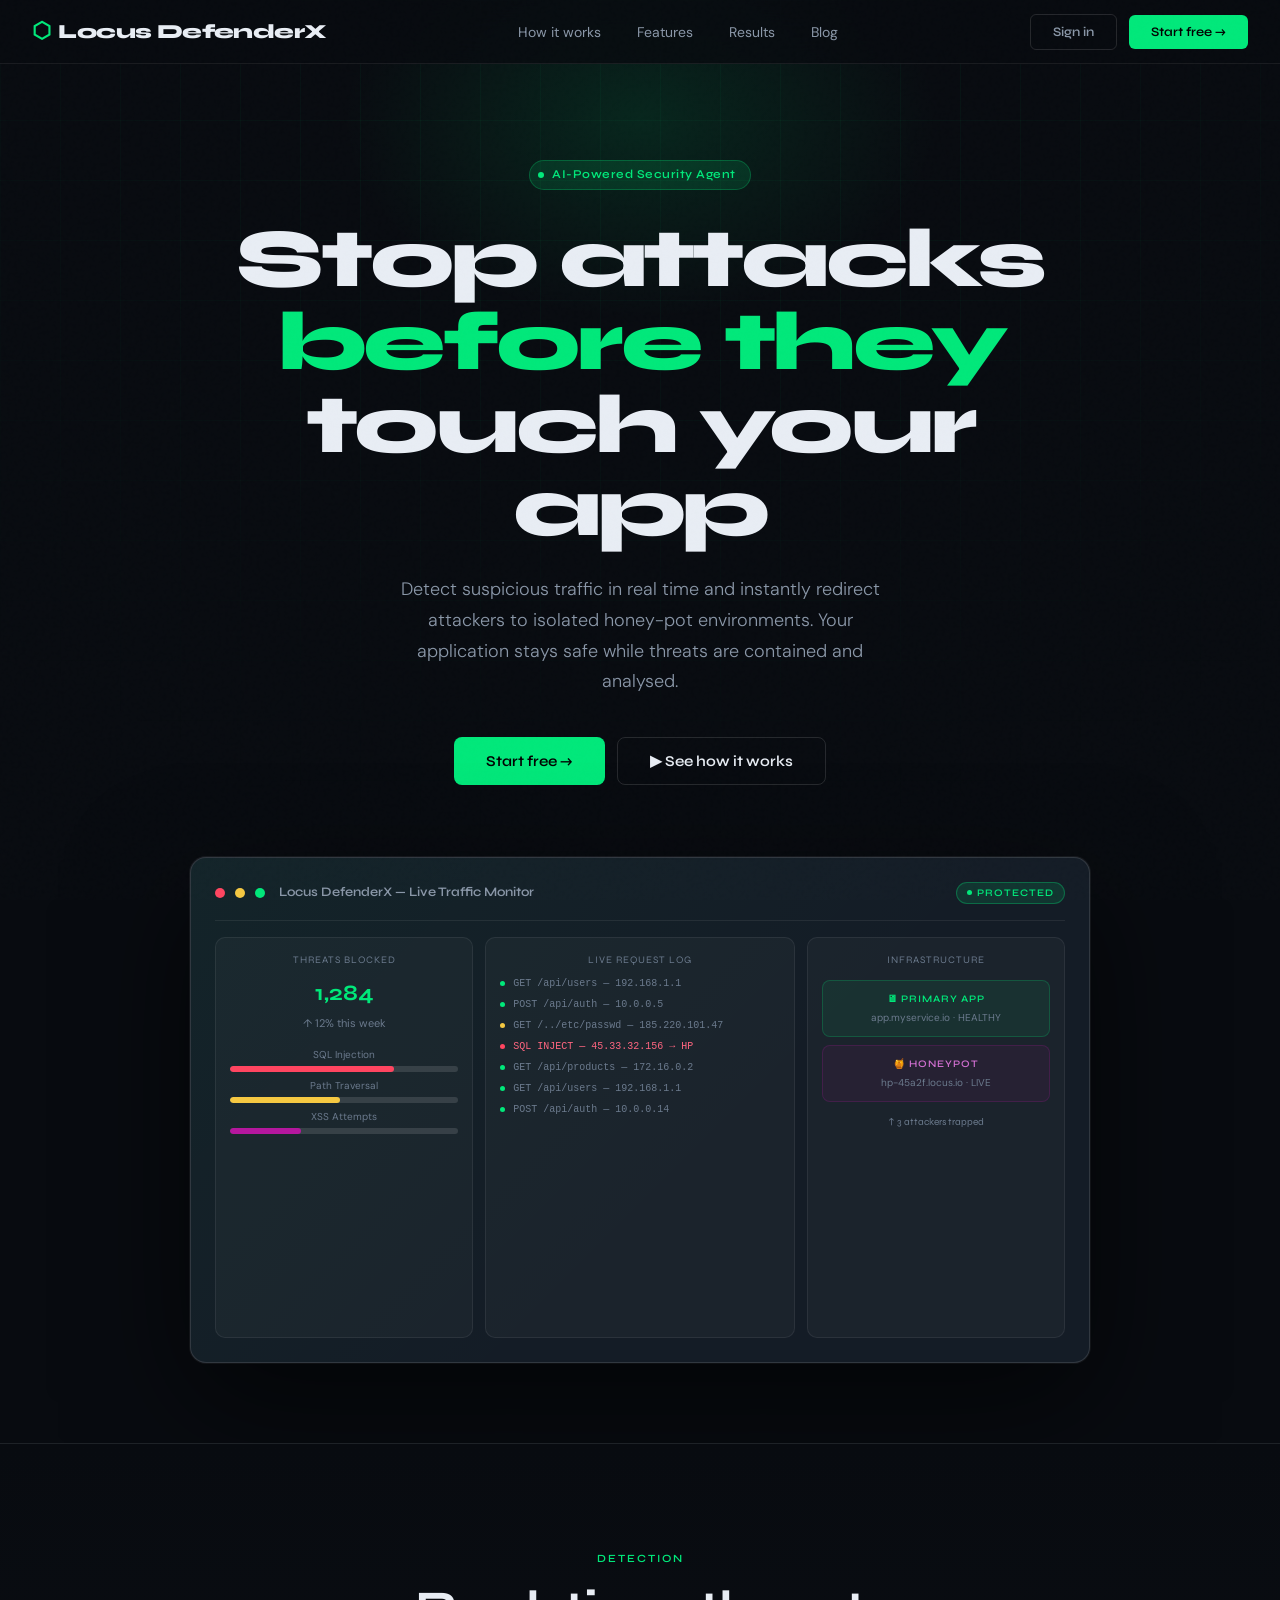
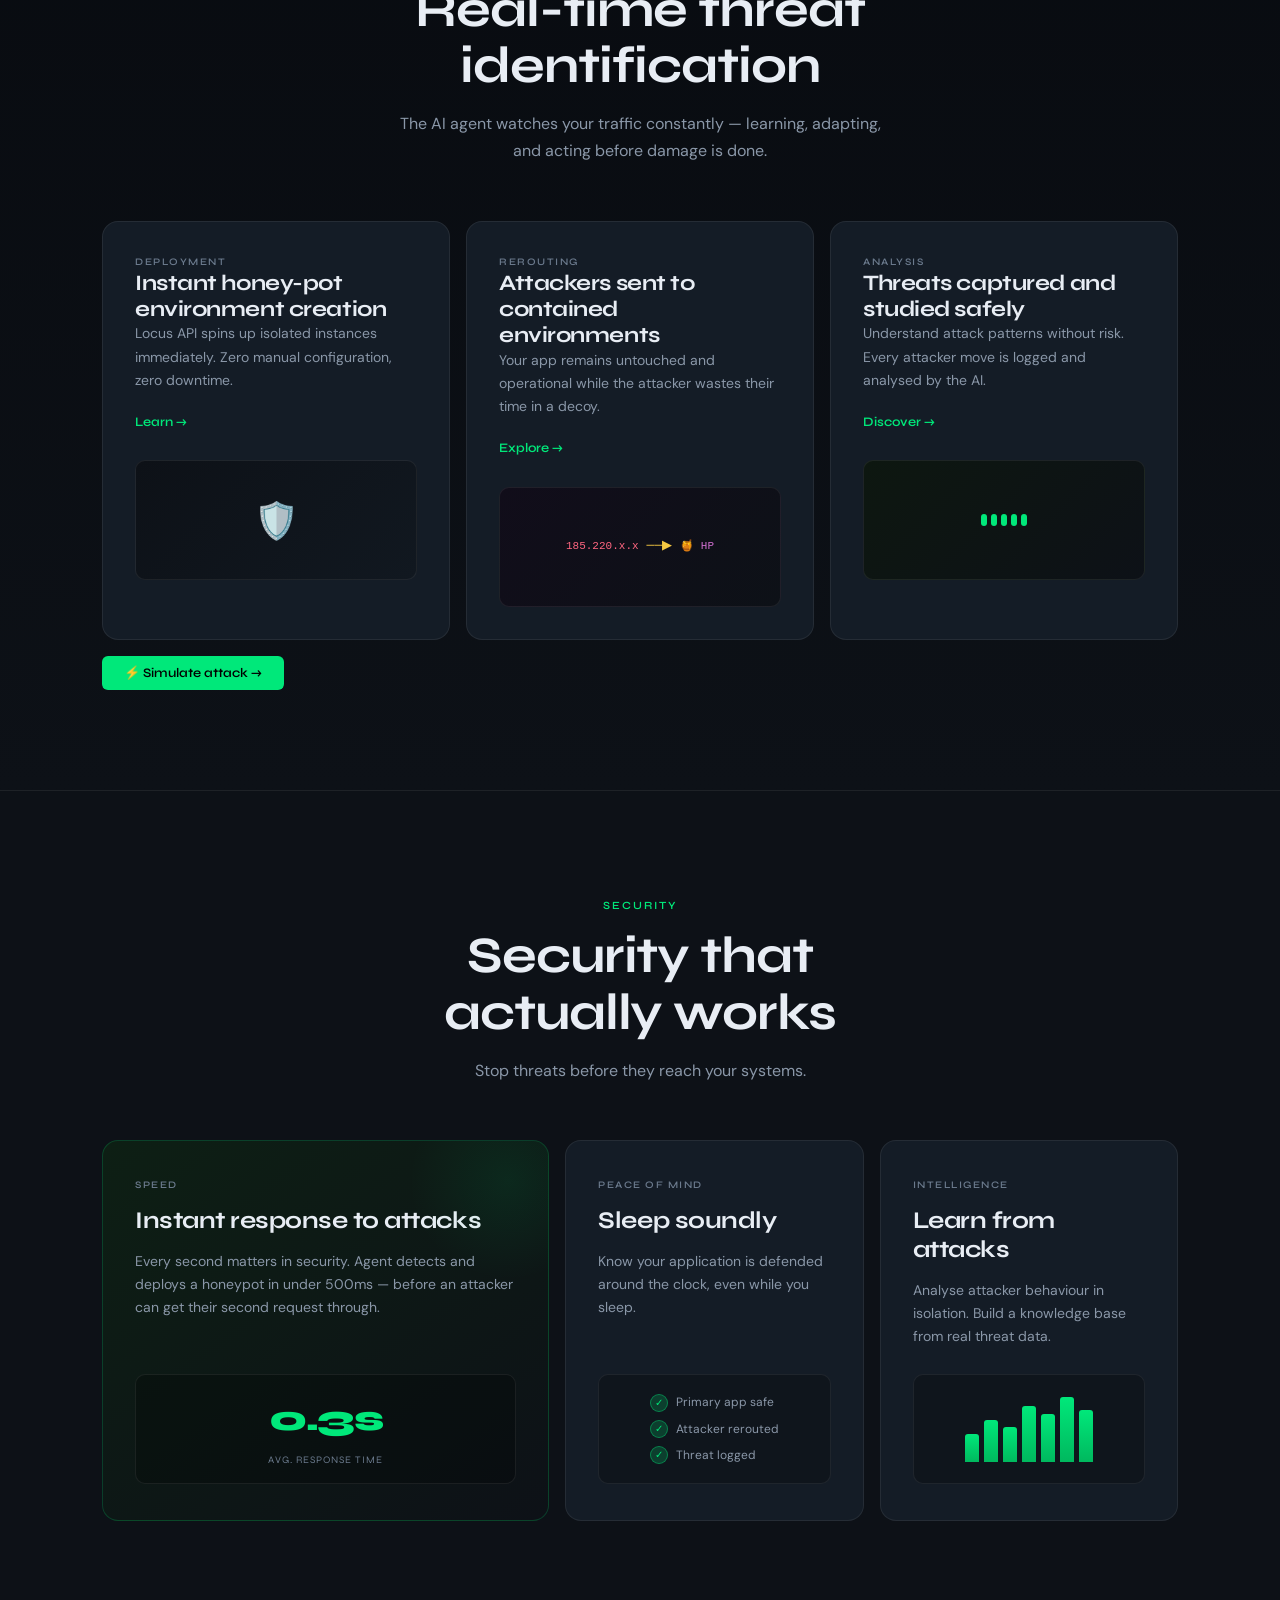
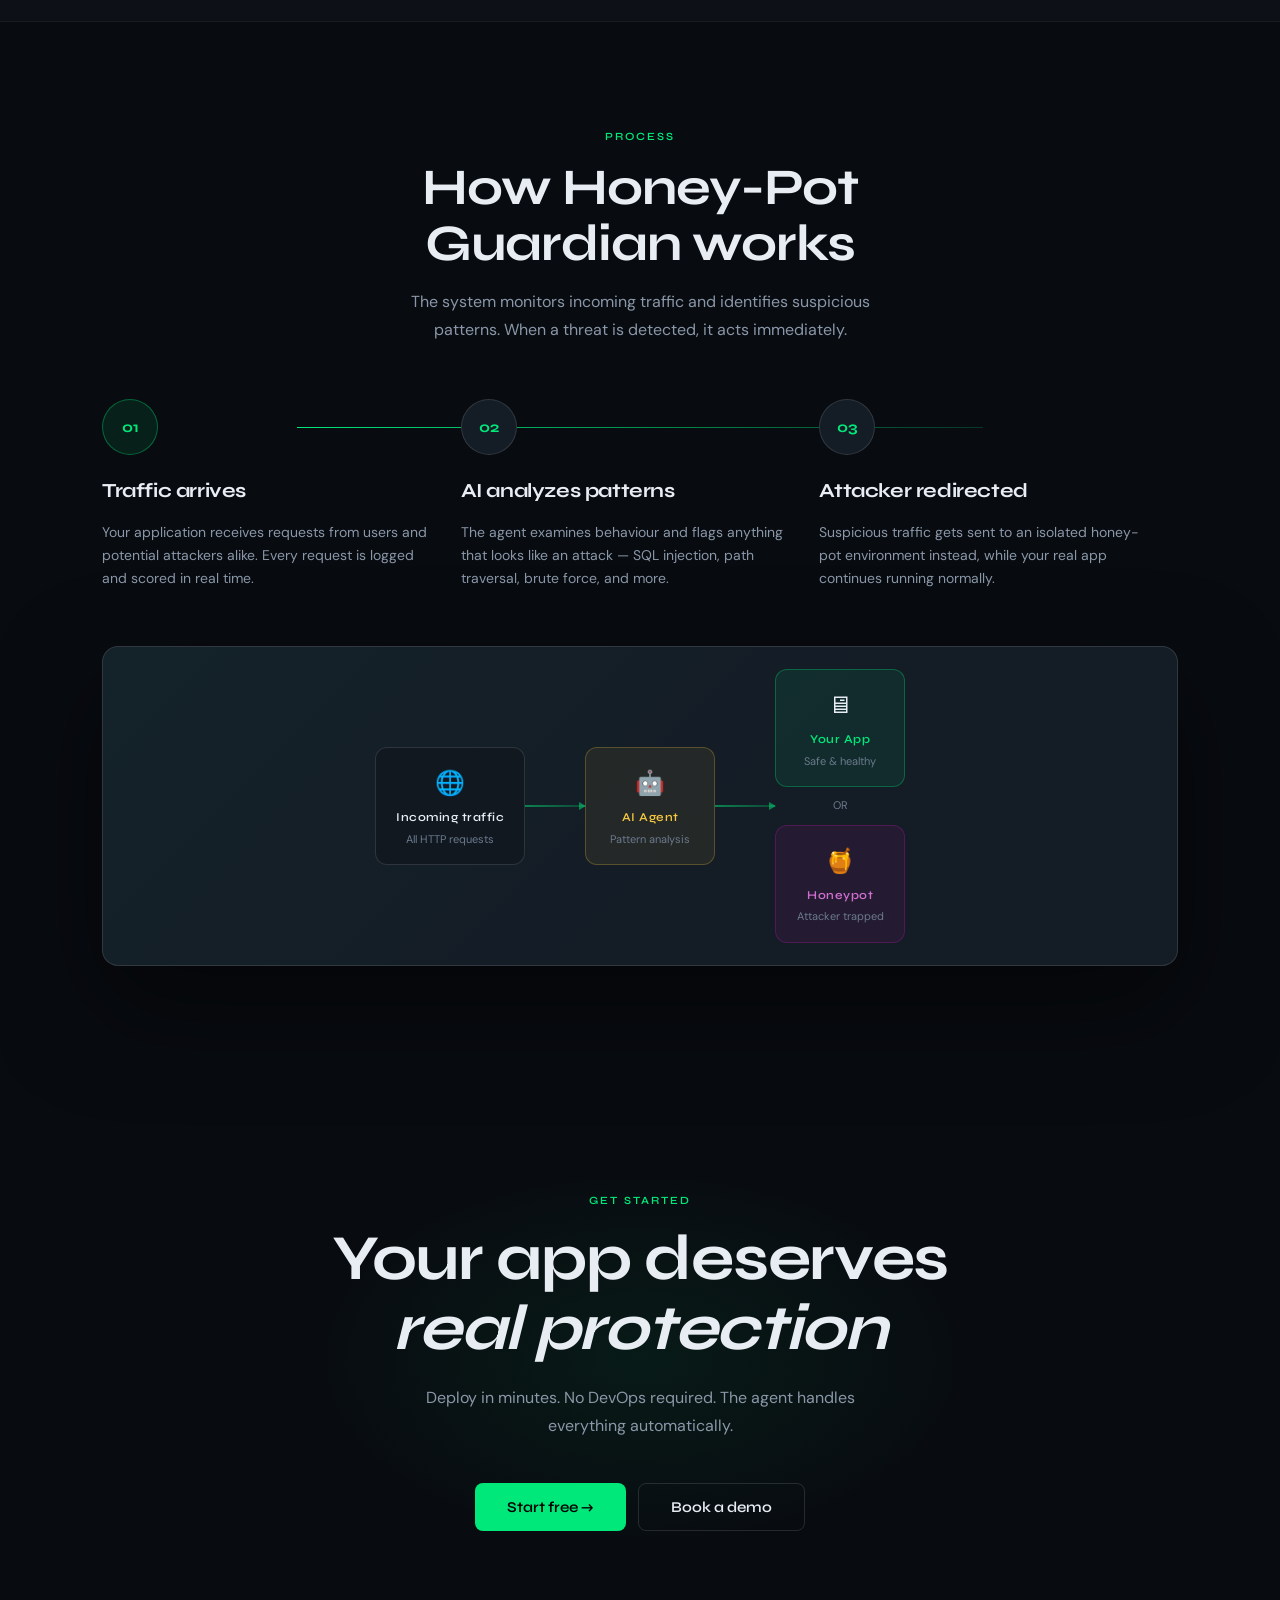
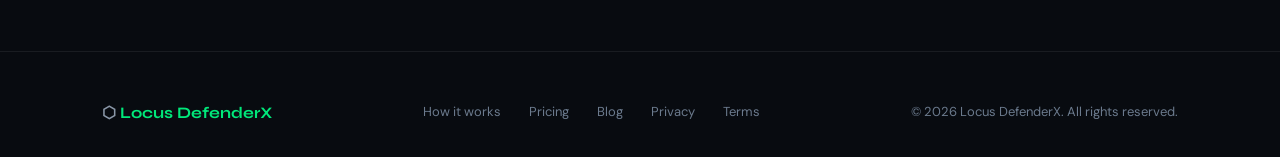
==== commit b79e3aa2: "Added extenal research links" ====
--- a/intex.html
+++ b/intex.html
@@ -61,22 +61,6 @@
           </div>
           <div class="hd-grid">
             <div class="hd-panel">
-              <!-- Panel 1: Traffic feed
-              <div class="panel">
-                <div class="panel-title"><span style="color:#4361ee">●</span> live traffic feed</div>
-                <div class="counter-row">
-                  <div class="counter"><div class="counter-val c-g" id="cnt-ok">0</div><div class="counter-lbl">Normal</div></div>
-                  <div class="counter"><div class="counter-val c-y" id="cnt-sus">0</div><div class="counter-lbl">Suspicious</div></div>
-                  <div class="counter"><div class="counter-val c-r" id="cnt-atk">0</div><div class="counter-lbl">Blocked</div></div>
-                  <div class="counter"><div class="counter-val c-p" id="cnt-hp">0</div><div class="counter-lbl">→ HP</div></div>
-                </div>
-                <div id="traffic-feed" class="traffic-feed"></div>
-                <div class="btn-row">
-                  <button class="sim-btn btn-atk" onclick="triggerAttack()">⚡ Simulate attack</button>
-                  <button class="sim-btn btn-norm" onclick="triggerNormal()">+ Normal burst</button>
-                  <button class="sim-btn btn-reset" onclick="resetSystem()">↺ Reset</button>
-                </div>
-              </div> -->
               <div class="hd-panel-title">Threats blocked</div>
               <div class="hd-stat">1,284</div>
               <div style="font-size:11px;color:var(--muted);margin-top:-4px">↑ 12% this week</div>
@@ -137,19 +121,22 @@
 
     <div class="feature-cards">
       <div class="feature-card reveal reveal-delay-1">
+      <a href="https://github.com/whxitte/Honeypot" target="_blank">
         <div class="fc-tag">Deployment</div>
         <div class="fc-title">Instant honey-pot environment creation</div>
         <div class="fc-body">Locus API spins up isolated instances immediately. Zero manual configuration, zero downtime.</div>
-        <a href="#" class="fc-link">Learn →</a>
+        <a href="https://github.com/whxitte/Honeypot" target="_blank" class="ext-link">Learn →</a>
         <div class="fc-visual fc-visual-1">
           <div class="anim-shield">🛡️</div>
         </div>
+      </a>
       </div>
       <div class="feature-card reveal reveal-delay-2">
+        <a href="https://www.splunk.com/en_us/blog/learn/cybersecurity-honeypots.html" target="_blank">
         <div class="fc-tag">Rerouting</div>
         <div class="fc-title">Attackers sent to contained environments</div>
         <div class="fc-body">Your app remains untouched and operational while the attacker wastes their time in a decoy.</div>
-        <a href="#" class="fc-link">Explore →</a>
+        <a href="https://www.splunk.com/en_us/blog/learn/cybersecurity-honeypots.html" target="_blank" class="ext-link">Explore →</a>
         <div class="fc-visual fc-visual-2">
           <div class="anim-redirect">
             <span style="color:#ff6680;font-size:11px">185.220.x.x</span>
@@ -157,12 +144,14 @@
             <span style="color:#d06fd0;font-size:11px">🍯 HP</span>
           </div>
         </div>
+        </a>
       </div>
       <div class="feature-card reveal reveal-delay-3">
+        <a href="https://blog.udemy.com/honeypots-in-cybersecurity/" target="_blank">
         <div class="fc-tag">Analysis</div>
         <div class="fc-title">Threats captured and studied safely</div>
         <div class="fc-body">Understand attack patterns without risk. Every attacker move is logged and analysed by the AI.</div>
-        <a href="#" class="fc-link">Discover →</a>
+        <a href="https://blog.udemy.com/honeypots-in-cybersecurity/" target="_blank" class="ext-link">Discover →</a>
         <div class="fc-visual fc-visual-3">
           <div class="anim-scan">
             <div class="bar" style="height:12px"></div>
@@ -172,9 +161,10 @@
             <div class="bar" style="height:12px"></div>
           </div>
         </div>
+        </a>
       </div>
       <div class="sim">
-        <button class="btn btn-primary">⚡ Simulate attack →</button>
+        <a href="second-website/index.html" target="_blank"><button class="btn btn-primary">⚡ Simulate attack →</button></a>
       </div>
     </div>
   </div>
@@ -193,8 +183,8 @@
       <div class="sec-card featured reveal reveal-delay-1">
         <div class="sc-tag">Speed</div>
         <div class="sc-title">Instant response to attacks</div>
-        <div class="sc-body">Every second matters in security. Sentinel detects and deploys a honeypot in under 500ms — before an attacker can get their second request through.</div>
-        <a href="#" class="sc-link">Act →</a>
+        <div class="sc-body">Every second matters in security. Agent detects and deploys a honeypot in under 500ms — before an attacker can get their second request through.</div>
+        <!-- <a href="#" class="sc-link">Act →</a> -->
         <div class="sc-visual">
           <div style="text-align:center">
             <div class="anim-timer" id="timer-display">0.3s</div>
@@ -206,7 +196,7 @@
         <div class="sc-tag">Peace of mind</div>
         <div class="sc-title">Sleep soundly</div>
         <div class="sc-body">Know your application is defended around the clock, even while you sleep.</div>
-        <a href="#" class="sc-link">Rest →</a>
+        <!-- <a href="#" class="sc-link">Rest →</a> -->
         <div class="sc-visual">
           <div class="anim-check">
             <div class="check-row"><div class="check-icon">✓</div><span>Primary app safe</span></div>
@@ -216,10 +206,11 @@
         </div>
       </div>
       <div class="sec-card reveal reveal-delay-3">
+        <!-- <a href="https://www.vectra.ai/topics/attacker-behavior" target="_blank"> -->
         <div class="sc-tag">Intelligence</div>
         <div class="sc-title">Learn from attacks</div>
         <div class="sc-body">Analyse attacker behaviour in isolation. Build a knowledge base from real threat data.</div>
-        <a href="#" class="sc-link">Study →</a>
+        <!-- <a href="https://www.vectra.ai/topics/attacker-behavior" target="_blank" class="ext-link">Study →</a> -->
         <div class="sc-visual">
           <div class="anim-chart">
             <div class="chart-bar" style="height:28px"></div>
@@ -231,6 +222,7 @@
             <div class="chart-bar" style="height:52px"></div>
           </div>
         </div>
+        <!-- </a> -->
       </div>
     </div>
   </div>
@@ -299,7 +291,7 @@
   </div>
 </section>
 
-<!-- ── TESTIMONIALS ──────────────────────────────── -->
+<!-- ── TESTIMONIALS ────────────────────────────────
 <section class="testimonials" id="results">
   <div class="container">
     <div class="text-center">
@@ -343,7 +335,7 @@
       </div>
     </div>
   </div>
-</section>
+</section> -->
 
 <!-- ── CTA ───────────────────────────────────────── -->
 <section class="cta-section">
@@ -362,7 +354,7 @@
 <footer>
   <div class="container">
     <div class="footer-inner">
-      <div class="footer-logo">⬡ <span>Sentinel</span></div>
+      <div class="footer-logo">⬡ <span>Locus DefenderX</span></div>
       <div class="footer-links">
         <a href="#">How it works</a>
         <a href="#">Pricing</a>
@@ -370,7 +362,7 @@
         <a href="#">Privacy</a>
         <a href="#">Terms</a>
       </div>
-      <div class="footer-copy">© 2025 Sentinel. All rights reserved.</div>
+      <div class="footer-copy">© 2026 Locus DefenderX. All rights reserved.</div>
     </div>
   </div>
 </footer>
--- a/style.css
+++ b/style.css
@@ -322,6 +322,9 @@
       position: relative;
     }
 
+    .ext-link { font-family: var(--heading); font-size: 13px; font-weight: 600; color: var(--acc); display: flex; align-items: center; gap: 6px; margin-top: 8px; transition: gap 0.2s; width: fit-content; }
+    .ext-link:hover { gap: 10px; }
+
     /* Animated visuals for feature cards */
     .fc-visual-1 { background: linear-gradient(135deg, #0d1117, #111820); }
     .fc-visual-2 { background: linear-gradient(135deg, #110d1a, #0d1117); }
